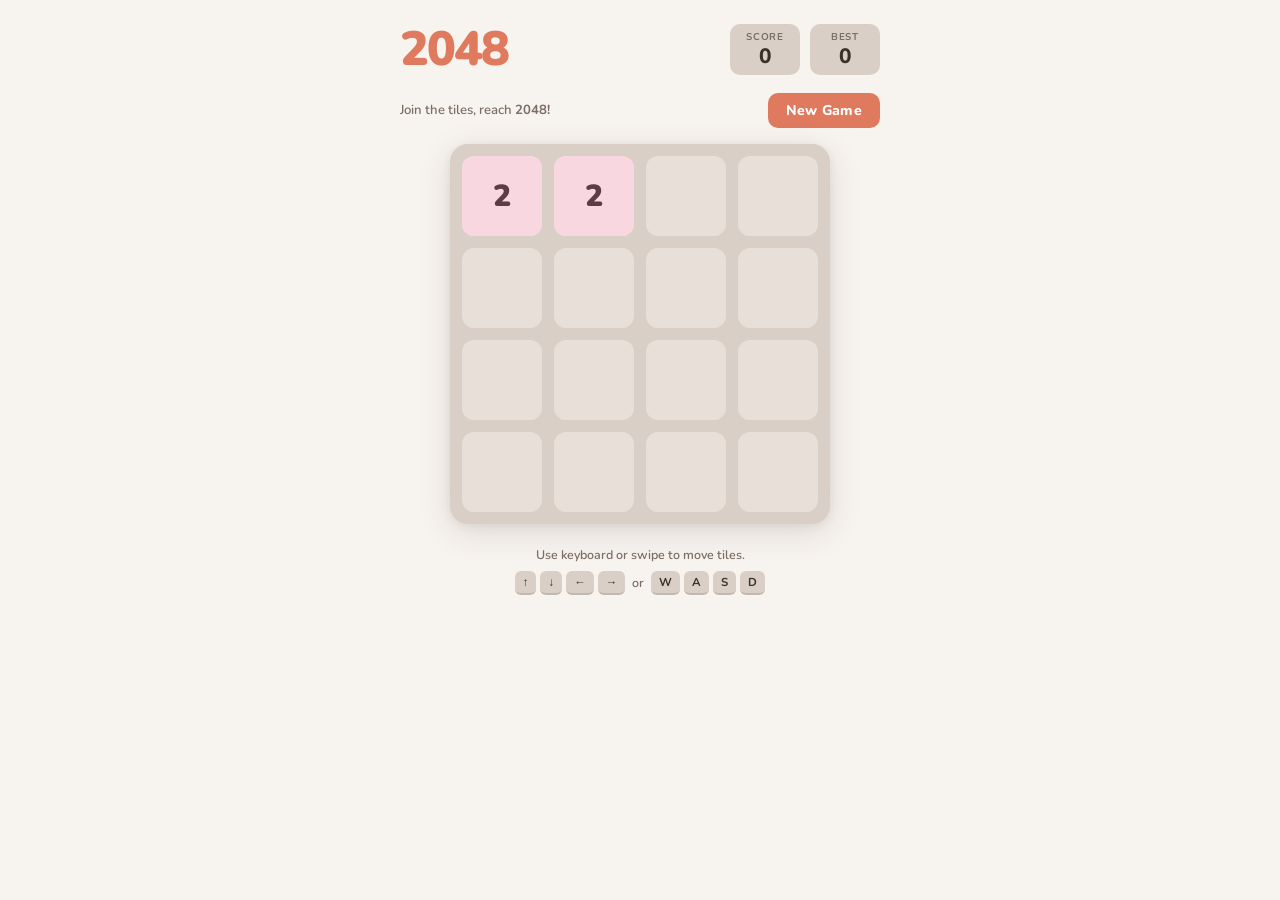
==== index.html @ ab60030f "Update index.html" ====
<!DOCTYPE html>
<html lang="en">
<head>
<meta charset="UTF-8">
<meta name="viewport" content="width=device-width, initial-scale=1.0, user-scalable=no">
<title>2048</title>
<link href="https://fonts.googleapis.com/css2?family=Nunito:wght@400;600;700;800;900&display=swap" rel="stylesheet">
<style>
  *, *::before, *::after { box-sizing: border-box; margin: 0; padding: 0; }

  :root {
    --bg:           #f7f3ef;
    --board-bg:     #d9cfc6;
    --cell-bg:      #e8e0d8;
    --text-dark:    #3a3028;
    --text-mid:     #7a6e65;
    --accent:       #e07a5f;
    --radius-board: 18px;
    --radius-tile:  12px;
    --gap:          12px;
    /* tile size computed once via JS and written as inline var */
    --tile-size:    80px;
  }

  body {
    font-family: 'Nunito', sans-serif;
    background: var(--bg);
    min-height: 100dvh;
    display: flex;
    flex-direction: column;
    align-items: center;
    justify-content: flex-start;
    padding: 24px 16px 40px;
    color: var(--text-dark);
    -webkit-tap-highlight-color: transparent;
    user-select: none;
  }

  /* ── Header ── */
  .header {
    width: min(96vw, 480px);
    display: flex;
    align-items: center;
    justify-content: space-between;
    margin-bottom: 18px;
  }

  .logo {
    font-size: 3rem;
    font-weight: 900;
    color: var(--accent);
    letter-spacing: -2px;
    line-height: 1;
  }

  .scores-wrap { display: flex; gap: 10px; align-items: center; }

  .score-box {
    background: var(--board-bg);
    border-radius: 10px;
    padding: 6px 16px;
    text-align: center;
    min-width: 70px;
  }
  .score-box .label {
    font-size: 0.62rem;
    font-weight: 700;
    letter-spacing: 0.08em;
    color: var(--text-mid);
    text-transform: uppercase;
  }
  .score-box .value {
    font-size: 1.3rem;
    font-weight: 800;
    color: var(--text-dark);
    line-height: 1.2;
  }

  /* ── Controls ── */
  .controls {
    width: min(96vw, 480px);
    display: flex;
    align-items: center;
    justify-content: space-between;
    margin-bottom: 16px;
  }
  .tagline { font-size: 0.82rem; color: var(--text-mid); font-weight: 600; }

  .btn-new {
    background: var(--accent);
    color: #fff;
    border: none;
    border-radius: 10px;
    padding: 8px 18px;
    font-family: 'Nunito', sans-serif;
    font-size: 0.88rem;
    font-weight: 800;
    cursor: pointer;
    transition: transform 0.1s, opacity 0.1s;
    letter-spacing: 0.02em;
  }
  .btn-new:hover  { opacity: 0.88; }
  .btn-new:active { transform: scale(0.96); }

  /* ── Board ── */
  .board-wrap {
    position: relative;
    width: min(96vw, 480px);
  }

  .board {
    background: var(--board-bg);
    border-radius: var(--radius-board);
    padding: var(--gap);
    display: grid;
    grid-template-columns: repeat(4, var(--tile-size));
    grid-template-rows:    repeat(4, var(--tile-size));
    gap: var(--gap);
    box-shadow: 0 8px 32px rgba(58,48,40,.13), 0 2px 8px rgba(58,48,40,.08);
    width: fit-content;
    margin: 0 auto;
  }

  .cell {
    width:  var(--tile-size);
    height: var(--tile-size);
    background: var(--cell-bg);
    border-radius: var(--radius-tile);
  }

  /* ── Tile layer ── */
  .tiles-layer {
    position: absolute;
    top: 0; left: 0; right: 0; bottom: 0;
    pointer-events: none;
  }

  .tile {
    position: absolute;
    width:  var(--tile-size);
    height: var(--tile-size);
    border-radius: var(--radius-tile);
    display: flex;
    align-items: center;
    justify-content: center;
    font-weight: 900;
    /* transitions handled via JS-assigned inline transition */
    will-change: left, top;
    z-index: 2;
    font-size: calc(var(--tile-size) * 0.38);
  }

  /* font-size scaling by digit count */
  .tile.fs-3 { font-size: calc(var(--tile-size) * 0.33); }  /* 128–512   */
  .tile.fs-4 { font-size: calc(var(--tile-size) * 0.27); }  /* 1024–9999 */
  .tile.fs-5 { font-size: calc(var(--tile-size) * 0.22); }  /* 10000+    */

  /* pop-in for new tiles */
  .tile.new-tile {
    animation: popIn 0.18s cubic-bezier(0.34,1.56,0.64,1) both;
  }
  /* bounce for merged tiles */
  .tile.merge-tile {
    animation: mergePop 0.22s cubic-bezier(0.34,1.56,0.64,1) both;
    z-index: 3;
  }

  @keyframes popIn {
    from { transform: scale(0); opacity: 0; }
    to   { transform: scale(1); opacity: 1; }
  }
  @keyframes mergePop {
    0%   { transform: scale(1);    }
    40%  { transform: scale(1.18); }
    70%  { transform: scale(0.95); }
    100% { transform: scale(1);    }
  }

  /* ── Tile colours ── */
  .t2    { background:#f9d7e0; color:#5c3d45; }
  .t4    { background:#ddd6f7; color:#3d3760; }
  .t8    { background:#fddccc; color:#6b3a25; }
  .t16   { background:#f4a08a; color:#5c2010; }
  .t32   { background:#f2845a; color:#fff;    }
  .t64   { background:#f5c842; color:#5c3d00; }
  .t128  { background:#7ecba1; color:#fff;    }
  .t256  { background:#6dbfea; color:#fff;    }
  .t512  { background:#9d74d4; color:#fff;    }
  .t1024 { background:#d4956a; color:#fff;    }
  .t2048 { background:#f0c040; color:#fff;
           box-shadow: 0 0 22px 4px rgba(240,192,64,.45); }
  .t-high{ background:#3a3028; color:#fff;    }

  /* ── Overlays ── */
  .overlay {
    display: none;
    position: absolute;
    inset: 0;
    border-radius: var(--radius-board);
    background: rgba(247,243,239,.82);
    backdrop-filter: blur(6px);
    -webkit-backdrop-filter: blur(6px);
    flex-direction: column;
    align-items: center;
    justify-content: center;
    z-index: 20;
    gap: 14px;
    animation: fadeIn 0.3s ease;
  }
  .overlay.show { display: flex; }

  @keyframes fadeIn { from { opacity:0; } to { opacity:1; } }

  .overlay h2 { font-size: 2rem; font-weight: 900; color: var(--text-dark); }
  .overlay p  { font-size: 0.9rem; color: var(--text-mid); font-weight: 600; }
  .overlay .btn-new { margin-top: 6px; padding: 10px 28px; font-size: 1rem; }

  /* confetti canvas */
  #confetti-canvas {
    position: absolute;
    inset: 0;
    width: 100%; height: 100%;
    border-radius: var(--radius-board);
    pointer-events: none;
    z-index: 19;
  }

  /* score bump */
  .score-bump { animation: scoreBump 0.22s cubic-bezier(0.34,1.56,0.64,1); }
  @keyframes scoreBump {
    0%   { transform: scale(1);    }
    50%  { transform: scale(1.22); }
    100% { transform: scale(1);    }
  }

  /* ── Hint ── */
  .hint {
    margin-top: 22px;
    width: min(96vw, 480px);
    text-align: center;
    font-size: 0.78rem;
    color: var(--text-mid);
    font-weight: 600;
  }
  .hint .keys {
    display: inline-flex;
    gap: 4px;
    align-items: center;
    margin-top: 8px;
    flex-wrap: wrap;
    justify-content: center;
  }
  .key {
    background: var(--board-bg);
    border-radius: 6px;
    padding: 3px 8px;
    font-size: 0.72rem;
    font-weight: 700;
    color: var(--text-dark);
    border-bottom: 2px solid #c2b8b0;
  }

  .mobile-hint { display: none; }
  @media (hover: none) and (pointer: coarse) {
    .desktop-hint { display: none; }
    .mobile-hint  { display: block; }
  }

  @media (prefers-reduced-motion: reduce) {
    .tile { transition: none !important; animation: none !important; }
  }
</style>
</head>
<body>

<div class="header">
  <div class="logo">2048</div>
  <div class="scores-wrap">
    <div class="score-box">
      <div class="label">Score</div>
      <div class="value" id="score">0</div>
    </div>
    <div class="score-box">
      <div class="label">Best</div>
      <div class="value" id="best">0</div>
    </div>
  </div>
</div>

<div class="controls">
  <span class="tagline">Join the tiles, reach <strong>2048!</strong></span>
  <button class="btn-new" id="btn-new">New Game</button>
</div>

<div class="board-wrap" id="board-wrap">
  <div class="board" id="board"></div>
  <div class="tiles-layer" id="tiles-layer"></div>
  <canvas id="confetti-canvas"></canvas>

  <div class="overlay" id="overlay-win">
    <h2>🎉 You Win!</h2>
    <p>You reached 2048! Keep going?</p>
    <button class="btn-new" id="btn-continue">Keep Playing</button>
    <button class="btn-new" id="btn-restart-win" style="background:#a09088">New Game</button>
  </div>

  <div class="overlay" id="overlay-over">
    <h2>Game Over 😢</h2>
    <p>No moves left. Try again?</p>
    <button class="btn-new" id="btn-restart-over">New Game</button>
  </div>
</div>

<div class="hint desktop-hint">
  <div>Use keyboard or swipe to move tiles.</div>
  <div class="keys">
    <span class="key">↑</span><span class="key">↓</span>
    <span class="key">←</span><span class="key">→</span>
    &nbsp;or&nbsp;
    <span class="key">W</span><span class="key">A</span>
    <span class="key">S</span><span class="key">D</span>
  </div>
</div>
<div class="hint mobile-hint">Swipe in any direction to move tiles.</div>

<script>
(() => {
  'use strict';

  /* ─────────────────────────────────────────────
     CONSTANTS
  ───────────────────────────────────────────── */
  const SIZE       = 4;
  const TRANSITION = 110; // ms — slide animation duration

  /* ─────────────────────────────────────────────
     DOM REFS
  ───────────────────────────────────────────── */
  const boardEl     = document.getElementById('board');
  const tilesLayer  = document.getElementById('tiles-layer');
  const scoreEl     = document.getElementById('score');
  const bestEl      = document.getElementById('best');
  const overlayWin  = document.getElementById('overlay-win');
  const overlayOver = document.getElementById('overlay-over');
  const boardWrap   = document.getElementById('board-wrap');
  const confCanvas  = document.getElementById('confetti-canvas');
  const confCtx     = confCanvas.getContext('2d');

  /* ─────────────────────────────────────────────
     STATE
  ───────────────────────────────────────────── */
  let tileGrid = [];     // SIZE×SIZE of {id, value} | null
  let tileEls  = {};     // id → DOM element
  let nextId   = 1;
  let score    = 0;
  let best     = +localStorage.getItem('2048-best') || 0;
  let won      = false;
  let over     = false;
  let moving   = false;

  /* ─────────────────────────────────────────────
     TILE-SIZE & POSITIONING
     Read gap from CSS once; compute tileSize from
     the actual rendered cell — never hardcode.
  ───────────────────────────────────────────── */
  // Read --gap from CSS so JS never hardcodes 12
  function cssGap() {
    return parseInt(
      getComputedStyle(document.documentElement).getPropertyValue('--gap'),
      10
    );
  }

  // Returns the live pixel side-length of one tile cell
  function tileSize() {
    const cell = boardEl.querySelector('.cell');
    return cell ? cell.offsetWidth : 80;
  }

  // Pixel offsets of cell (row, col) relative to .board-wrap
  // Reads gap + tileSize fresh each call — correct after any resize
  function posFor(row, col) {
    const gap = cssGap();
    const ts  = tileSize();

    const boardRect = boardEl.getBoundingClientRect();
    const wrapRect  = boardWrap.getBoundingClientRect();
    const ox = boardRect.left - wrapRect.left;
    const oy = boardRect.top  - wrapRect.top;

    return {
      left: ox + gap + col * (ts + gap),
      top:  oy + gap + row * (ts + gap),
    };
  }

  /* ─────────────────────────────────────────────
     BUILD EMPTY CELL GRID
  ───────────────────────────────────────────── */
  for (let i = 0; i < SIZE * SIZE; i++) {
    const cell = document.createElement('div');
    cell.className = 'cell';
    boardEl.appendChild(cell);
  }

  /* ─────────────────────────────────────────────
     TILE DOM HELPERS
  ───────────────────────────────────────────── */
  function colorClass(v) {
    return v <= 2048 ? 't' + v : 't-high';
  }

  function fontClass(v) {
    const d = String(v).length;
    if (d <= 2)  return '';
    if (d === 3) return 'fs-3';
    if (d === 4) return 'fs-4';
    return 'fs-5';
  }

  function createTileEl(id, value, row, col) {
    const el  = document.createElement('div');
    const pos = posFor(row, col);
    const ts  = tileSize();

    el.className   = `tile ${colorClass(value)} ${fontClass(value)}`;
    el.dataset.id  = id;
    el.textContent = value;
    el.style.width  = ts + 'px';
    el.style.height = ts + 'px';
    el.style.left   = pos.left + 'px';
    el.style.top    = pos.top  + 'px';
    // no transition yet — tile starts at its spawn position
    el.style.transition = 'none';

    tilesLayer.appendChild(el);
    tileEls[id] = el;
    return el;
  }

  // Slide a tile to a new grid position (animated)
  function moveTileEl(id, row, col) {
    const el = tileEls[id];
    if (!el) return;
    const pos = posFor(row, col);
    el.style.transition = `left ${TRANSITION}ms ease, top ${TRANSITION}ms ease`;
    el.style.left = pos.left + 'px';
    el.style.top  = pos.top  + 'px';
  }

  function removeTileEl(id) {
    const el = tileEls[id];
    if (el) { el.remove(); delete tileEls[id]; }
  }

  function updateTileEl(id, value) {
    const el = tileEls[id];
    if (!el) return;
    el.textContent = value;
    el.className   = `tile ${colorClass(value)} ${fontClass(value)} merge-tile`;
    el.style.transition = 'none';
  }

  /* ─────────────────────────────────────────────
     GRID HELPERS
  ───────────────────────────────────────────── */
  function emptyGrid() {
    return Array.from({ length: SIZE }, () => Array(SIZE).fill(null));
  }

  function emptyCells() {
    const out = [];
    for (let r = 0; r < SIZE; r++)
      for (let c = 0; c < SIZE; c++)
        if (!tileGrid[r][c]) out.push([r, c]);
    return out;
  }

  function spawnTile() {
    const cells = emptyCells();
    if (!cells.length) return;
    const [r, c] = cells[Math.floor(Math.random() * cells.length)];
    const value  = Math.random() < 0.9 ? 2 : 4;
    const id     = nextId++;
    tileGrid[r][c] = { id, value };
    const el = createTileEl(id, value, r, c);
    // Force a reflow so the transition-less placement renders before
    // we add the animation class, preventing a flash.
    void el.offsetWidth;
    el.classList.add('new-tile');
  }

  /* ─────────────────────────────────────────────
     SCORE
  ───────────────────────────────────────────── */
  function addScore(n) {
    if (!n) return;
    score += n;
    scoreEl.textContent = score;
    scoreEl.classList.remove('score-bump');
    void scoreEl.offsetWidth;
    scoreEl.classList.add('score-bump');
    if (score > best) {
      best = score;
      bestEl.textContent = best;
      localStorage.setItem('2048-best', best);
    }
  }

  /* ─────────────────────────────────────────────
     MOVE LOGIC
     shiftLeft: pure function that works on a
     snapshot of one row, never mutates input.
  ───────────────────────────────────────────── */

  // Accepts an array of SIZE tiles/nulls.
  // Returns { line: SIZE tiles/nulls, gained: number,
  //           removes: [id,...], merges: [id,...] }
  function shiftLeft(row) {
    // Pull out non-null tiles (preserve object identity)
    const vals = row.filter(Boolean);

    const out    = Array(SIZE).fill(null);
    let gained   = 0;
    const removes = [];
    const merges  = [];

    let wi = 0; // write index
    let ri = 0; // read index
    while (ri < vals.length) {
      if (ri + 1 < vals.length && vals[ri].value === vals[ri + 1].value) {
        const newVal = vals[ri].value * 2;
        gained += newVal;
        // The surviving tile keeps the id of the left/top tile
        out[wi] = { id: vals[ri].id, value: newVal };
        removes.push(vals[ri + 1].id);  // the right/bottom tile is absorbed
        merges.push(vals[ri].id);       // surviving tile needs visual update
        ri += 2;
      } else {
        out[wi] = { id: vals[ri].id, value: vals[ri].value };
        ri++;
      }
      wi++;
    }

    return { line: out, gained, removes, merges };
  }

  // Grid transformations (no mutation — return new arrays)
  function rotateRight(g) {
    return g[0].map((_, c) => g.map(row => row[c]).reverse());
  }
  function rotateLeft(g) {
    return g[0].map((_, c) => g.map(row => row[SIZE - 1 - c]));
  }
  function flipH(g) {
    return g.map(row => [...row].reverse());
  }

  function move(dir) {
    if (moving || over) return;

    // ── 1. Snapshot current grid for comparison ──────────────────
    // We detect "changed" BEFORE any mutation by comparing value
    // snapshots of the pre-transform and post-transform grids.

    let g = tileGrid.map(row => row.map(t => t ? { ...t } : null));

    // Rotate so the direction we want maps to "left"
    if (dir === 'right') g = flipH(g);
    if (dir === 'up')    g = rotateLeft(g);
    if (dir === 'down')  g = rotateRight(g);

    // Collect actions
    let totalGained = 0;
    let changed     = false;
    const allRemoves = [];
    const allMerges  = [];
    const newGrid    = emptyGrid();

    for (let r = 0; r < SIZE; r++) {
      const { line, gained, removes, merges } = shiftLeft(g[r]);

      // Detect change: compare old vs new value arrangement
      for (let c = 0; c < SIZE; c++) {
        const oldVal = g[r][c] ? g[r][c].value : 0;
        const newVal = line[c] ? line[c].value  : 0;
        // A merge counts as changed even if values happen to match
        // at the same index in some contrived board, because tiles moved.
        if (oldVal !== newVal || removes.length) changed = true;
      }

      totalGained += gained;
      allRemoves.push(...removes);
      allMerges.push(...merges);
      newGrid[r] = line;
    }

    // Reverse transforms on the new grid
    let finalGrid = newGrid;
    if (dir === 'right') finalGrid = flipH(finalGrid);
    if (dir === 'up')    finalGrid = rotateRight(finalGrid);
    if (dir === 'down')  finalGrid = rotateLeft(finalGrid);

    // ── 2. Did anything actually move? ───────────────────────────
    // More reliable check: compare tile IDs at each position
    if (!changed) {
      // Do a definitive positional check on the final vs current grid
      let reallyChanged = false;
      outer:
      for (let r = 0; r < SIZE; r++)
        for (let c = 0; c < SIZE; c++) {
          const a = tileGrid[r][c];
          const b = finalGrid[r][c];
          if ((a ? a.id : 0) !== (b ? b.id : 0)) { reallyChanged = true; break outer; }
        }
      if (!reallyChanged) return;
    }

    moving = true;

    // ── 3. Send absorbed (bottom) tiles behind the survivor ──────
    allRemoves.forEach(id => {
      const el = tileEls[id];
      if (el) el.style.zIndex = '1';
    });

    // ── 4. Slide all surviving tiles to their new positions ──────
    // Batch all getBoundingClientRect reads FIRST to avoid
    // repeated forced reflows.
    const positions = {};
    for (let r = 0; r < SIZE; r++)
      for (let c = 0; c < SIZE; c++) {
        const t = finalGrid[r][c];
        if (t) positions[t.id] = { r, c };
      }

    // Also slide the absorbed tiles to their merge destination
    allRemoves.forEach(id => {
      // Find where this id ended up in finalGrid (it was consumed)
      // so we slide it to the same cell as its merger partner.
      // We stored the survivor id in the same slot, so we match
      // by looking up the survivor that consumed it.
      // Easiest: slide it where the merge survivor went.
      // We can find this by searching allMerges positions.
    });

    // For removed tiles, slide them to the survivor's destination
    // by matching them via the shiftLeft result stored in merges.
    // We need to know which survivor consumed which removed tile.
    // Re-run shiftLeft to collect that mapping.
    const absorbedTo = {}; // removed_id → { r, c }

    {
      let gCheck = tileGrid.map(row => row.map(t => t ? { ...t } : null));
      if (dir === 'right') gCheck = flipH(gCheck);
      if (dir === 'up')    gCheck = rotateLeft(gCheck);
      if (dir === 'down')  gCheck = rotateRight(gCheck);

      for (let r = 0; r < SIZE; r++) {
        let ri = 0, wi = 0;
        const vals = gCheck[r].filter(Boolean);
        while (ri < vals.length) {
          if (ri + 1 < vals.length && vals[ri].value === vals[ri + 1].value) {
            // vals[ri+1] is absorbed into vals[ri], which lands at write-index wi in rotated space
            // We need the real-world r,c after un-rotating.
            // Rather than un-rotating the write-index, we just
            // record that the absorbed tile should go where the survivor goes.
            absorbedTo[vals[ri + 1].id] = vals[ri].id; // absorbed → survivor id
            ri += 2;
          } else {
            ri++;
          }
          wi++;
        }
      }
    }

    // Now slide absorbed tiles alongside their survivors
    Object.entries(absorbedTo).forEach(([absId, survivorId]) => {
      const pos = positions[survivorId];
      if (pos) moveTileEl(Number(absId), pos.r, pos.c);
    });

    // Slide all survivors
    Object.entries(positions).forEach(([id, { r, c }]) => {
      moveTileEl(Number(id), r, c);
    });

    // ── 5. After slide transition, update DOM ─────────────────────
    setTimeout(() => {
      // Remove absorbed tiles
      allRemoves.forEach(id => removeTileEl(id));

      // Update merged tiles (value + color + bounce animation)
      allMerges.forEach(id => {
        const pos = positions[id];
        if (!pos) return;
        const t = finalGrid[pos.r][pos.c];
        if (t) updateTileEl(id, t.value);
      });

      // Commit new grid
      tileGrid = finalGrid;

      // Score
      addScore(totalGained);

      // Win check (only trigger once)
      if (!won) {
        loop:
        for (let r = 0; r < SIZE; r++)
          for (let c = 0; c < SIZE; c++)
            if (tileGrid[r][c] && tileGrid[r][c].value >= 2048) {
              won = true;
              showWin();
              break loop;
            }
      }

      // Spawn new tile
      spawnTile();

      // Clean animation classes after they finish
      Object.values(tileEls).forEach(el => {
        el.addEventListener('animationend', () => {
          el.classList.remove('new-tile', 'merge-tile');
        }, { once: true });
      });

      // Game-over check
      if (!canMove()) {
        over = true;
        setTimeout(() => overlayOver.classList.add('show'), 350);
      }

      moving = false;
    }, TRANSITION + 20); // small buffer after CSS transition ends
  }

  /* ─────────────────────────────────────────────
     CAN MOVE?
  ───────────────────────────────────────────── */
  function canMove() {
    for (let r = 0; r < SIZE; r++) {
      for (let c = 0; c < SIZE; c++) {
        if (!tileGrid[r][c]) return true;
        const v = tileGrid[r][c].value;
        if (r + 1 < SIZE && tileGrid[r + 1][c] && tileGrid[r + 1][c].value === v) return true;
        if (c + 1 < SIZE && tileGrid[r][c + 1] && tileGrid[r][c + 1].value === v) return true;
      }
    }
    return false;
  }

  /* ─────────────────────────────────────────────
     INIT / RESTART
  ───────────────────────────────────────────── */
  function init() {
    tilesLayer.innerHTML = '';
    tileEls  = {};
    nextId   = 1;
    tileGrid = emptyGrid();
    score    = 0;
    won      = false;
    over     = false;
    moving   = false;

    scoreEl.textContent = 0;
    bestEl.textContent  = best;
    overlayWin.classList.remove('show');
    overlayOver.classList.remove('show');
    stopConfetti();

    // Spawn 2 starting tiles (no pop animation for cleanliness)
    spawnTile();
    spawnTile();
    Object.values(tileEls).forEach(el => el.classList.remove('new-tile'));
  }

  /* ─────────────────────────────────────────────
     WIN OVERLAY
  ───────────────────────────────────────────── */
  function showWin() {
    overlayWin.classList.add('show');
    startConfetti();
  }

  /* ─────────────────────────────────────────────
     CONFETTI
  ───────────────────────────────────────────── */
  let confettiRAF = null;
  let pieces      = [];
  const PALETTE   = ['#f9d7e0','#ddd6f7','#f5c842','#7ecba1','#6dbfea','#f2845a','#9d74d4'];

  function startConfetti() {
    const W = confCanvas.offsetWidth;
    const H = confCanvas.offsetHeight;
    confCanvas.width  = W;
    confCanvas.height = H;

    pieces = Array.from({ length: 80 }, () => ({
      x:      Math.random() * W,
      y:      Math.random() * H - H,
      r:      Math.random() * 6 + 4,
      vy:     Math.random() * 2 + 1,
      color:  PALETTE[Math.floor(Math.random() * PALETTE.length)],
      tilt:   Math.random() * 10 - 5,
      tiltV:  Math.random() * 0.3 + 0.1,
      angle:  Math.random() * Math.PI * 2,
      angleV: Math.random() * 0.08 + 0.02,
    }));

    (function loop() {
      confCtx.clearRect(0, 0, W, H);
      pieces.forEach(p => {
        p.y     += p.vy;
        p.angle += p.angleV;
        p.tilt  += p.tiltV;
        if (p.y > H) { p.y = -10; p.x = Math.random() * W; }
        confCtx.beginPath();
        confCtx.ellipse(p.x + p.tilt, p.y, p.r, p.r * 0.5, p.angle, 0, Math.PI * 2);
        confCtx.fillStyle = p.color;
        confCtx.fill();
      });
      confettiRAF = requestAnimationFrame(loop);
    })();
  }

  function stopConfetti() {
    if (confettiRAF) { cancelAnimationFrame(confettiRAF); confettiRAF = null; }
    confCtx.clearRect(0, 0, confCanvas.width, confCanvas.height);
    pieces = [];
  }

  /* ─────────────────────────────────────────────
     INPUT — KEYBOARD
  ───────────────────────────────────────────── */
  const KEY_MAP = {
    ArrowLeft:'left', ArrowRight:'right', ArrowUp:'up', ArrowDown:'down',
    a:'left', d:'right', w:'up', s:'down',
    A:'left', D:'right', W:'up', S:'down',
  };

  document.addEventListener('keydown', e => {
    const dir = KEY_MAP[e.key];
    if (dir) { e.preventDefault(); move(dir); }
  });

  /* ─────────────────────────────────────────────
     INPUT — TOUCH / SWIPE
  ───────────────────────────────────────────── */
  let touchStartX = 0;
  let touchStartY = 0;

  boardWrap.addEventListener('touchstart', e => {
    touchStartX = e.touches[0].clientX;
    touchStartY = e.touches[0].clientY;
  }, { passive: true });

  boardWrap.addEventListener('touchend', e => {
    const dx    = e.changedTouches[0].clientX - touchStartX;
    const dy    = e.changedTouches[0].clientY - touchStartY;
    const absDx = Math.abs(dx);
    const absDy = Math.abs(dy);
    if (Math.max(absDx, absDy) < 20) return; // too small → ignore
    move(absDx > absDy ? (dx > 0 ? 'right' : 'left') : (dy > 0 ? 'down' : 'up'));
  }, { passive: true });

  /* ─────────────────────────────────────────────
     BUTTONS
  ───────────────────────────────────────────── */
  document.getElementById('btn-new').addEventListener('click', init);
  document.getElementById('btn-continue').addEventListener('click', () => {
    overlayWin.classList.remove('show');
    stopConfetti();
  });
  document.getElementById('btn-restart-win').addEventListener('click', init);
  document.getElementById('btn-restart-over').addEventListener('click', init);

  /* ─────────────────────────────────────────────
     RESIZE — reposition all tiles if window resizes
  ───────────────────────────────────────────── */
  window.addEventListener('resize', () => {
    const ts = tileSize();
    // Update --tile-size so CSS grid redraws cells
    document.documentElement.style.setProperty('--tile-size', ts + 'px');
    // Reposition every live tile
    for (let r = 0; r < SIZE; r++)
      for (let c = 0; c < SIZE; c++) {
        const t = tileGrid[r][c];
        if (!t) continue;
        const el  = tileEls[t.id];
        const pos = posFor(r, c);
        if (el) {
          el.style.transition = 'none';
          el.style.left  = pos.left + 'px';
          el.style.top   = pos.top  + 'px';
          el.style.width  = ts + 'px';
          el.style.height = ts + 'px';
        }
      }
  });

  /* ─────────────────────────────────────────────
     START
  ───────────────────────────────────────────── */
  init();
})();
</script>
</body>
</html>
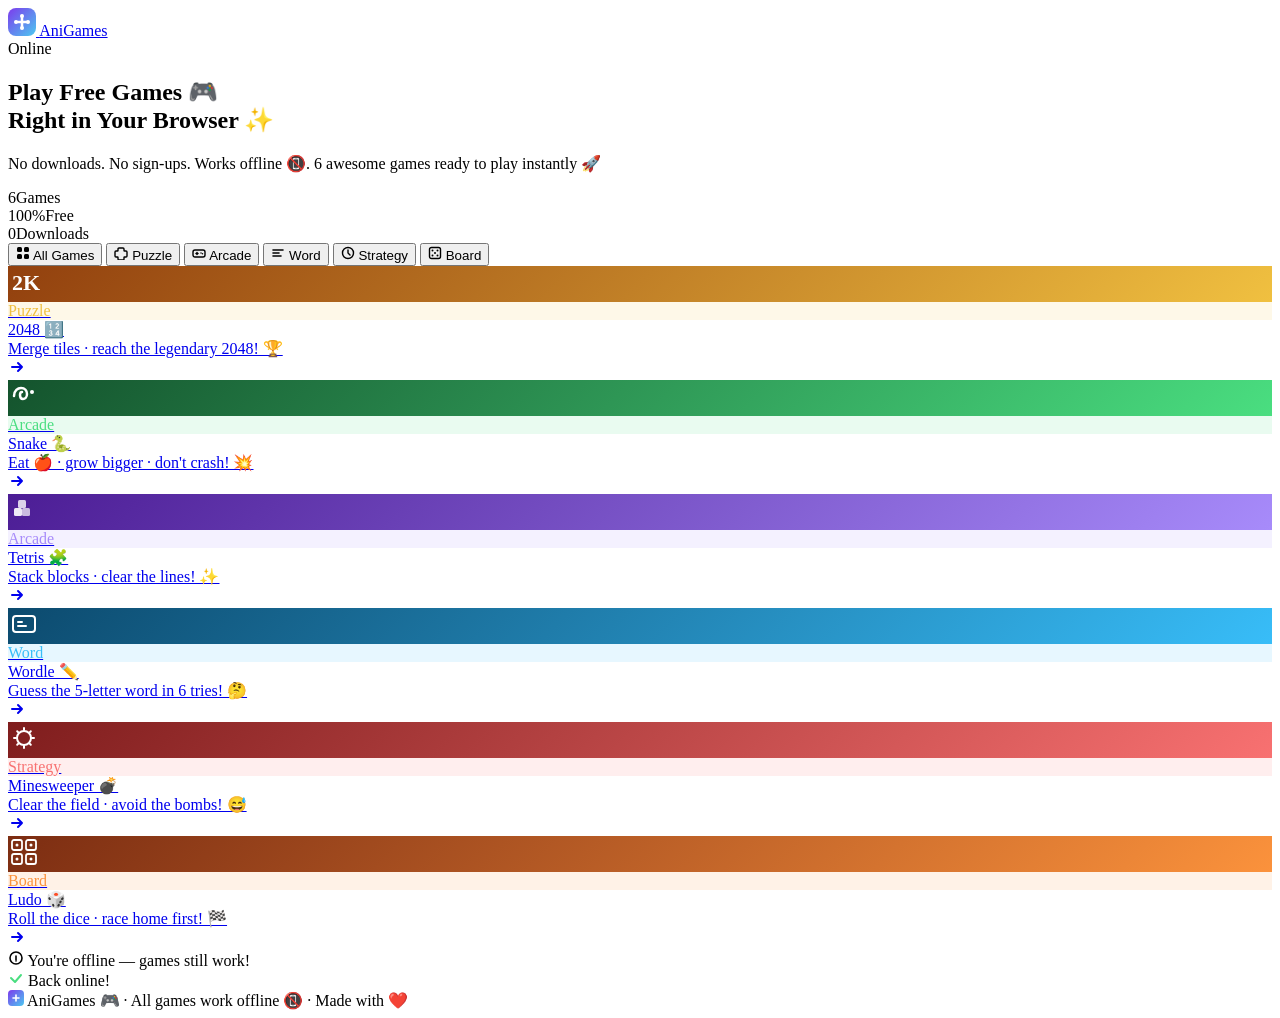
==== commit b2a9f388: "Update index.html" ====
--- a/index.html
+++ b/index.html
@@ -1,912 +1,217 @@
+<!-- anigames/index.html -->
 <!DOCTYPE html>
 <html lang="en">
 <head>
 <meta charset="UTF-8">
 <meta name="viewport" content="width=device-width, initial-scale=1.0, user-scalable=no">
-<title>2048</title>
+<title>AniGames — Play Free Online Games</title>
 <link href="https://fonts.googleapis.com/css2?family=Nunito:wght@400;600;700;800;900&display=swap" rel="stylesheet">
-<style>
-  *, *::before, *::after { box-sizing: border-box; margin: 0; padding: 0; }
-
-  :root {
-    --bg:           #f7f3ef;
-    --board-bg:     #d9cfc6;
-    --cell-bg:      #e8e0d8;
-    --text-dark:    #3a3028;
-    --text-mid:     #7a6e65;
-    --accent:       #e07a5f;
-    --radius-board: 18px;
-    --radius-tile:  12px;
-    --gap:          12px;
-    /* tile size computed once via JS and written as inline var */
-    --tile-size:    80px;
-  }
-
-  body {
-    font-family: 'Nunito', sans-serif;
-    background: var(--bg);
-    min-height: 100dvh;
-    display: flex;
-    flex-direction: column;
-    align-items: center;
-    justify-content: flex-start;
-    padding: 24px 16px 40px;
-    color: var(--text-dark);
-    -webkit-tap-highlight-color: transparent;
-    user-select: none;
-  }
-
-  /* ── Header ── */
-  .header {
-    width: min(96vw, 480px);
-    display: flex;
-    align-items: center;
-    justify-content: space-between;
-    margin-bottom: 18px;
-  }
-
-  .logo {
-    font-size: 3rem;
-    font-weight: 900;
-    color: var(--accent);
-    letter-spacing: -2px;
-    line-height: 1;
-  }
-
-  .scores-wrap { display: flex; gap: 10px; align-items: center; }
-
-  .score-box {
-    background: var(--board-bg);
-    border-radius: 10px;
-    padding: 6px 16px;
-    text-align: center;
-    min-width: 70px;
-  }
-  .score-box .label {
-    font-size: 0.62rem;
-    font-weight: 700;
-    letter-spacing: 0.08em;
-    color: var(--text-mid);
-    text-transform: uppercase;
-  }
-  .score-box .value {
-    font-size: 1.3rem;
-    font-weight: 800;
-    color: var(--text-dark);
-    line-height: 1.2;
-  }
-
-  /* ── Controls ── */
-  .controls {
-    width: min(96vw, 480px);
-    display: flex;
-    align-items: center;
-    justify-content: space-between;
-    margin-bottom: 16px;
-  }
-  .tagline { font-size: 0.82rem; color: var(--text-mid); font-weight: 600; }
-
-  .btn-new {
-    background: var(--accent);
-    color: #fff;
-    border: none;
-    border-radius: 10px;
-    padding: 8px 18px;
-    font-family: 'Nunito', sans-serif;
-    font-size: 0.88rem;
-    font-weight: 800;
-    cursor: pointer;
-    transition: transform 0.1s, opacity 0.1s;
-    letter-spacing: 0.02em;
-  }
-  .btn-new:hover  { opacity: 0.88; }
-  .btn-new:active { transform: scale(0.96); }
-
-  /* ── Board ── */
-  .board-wrap {
-    position: relative;
-    width: min(96vw, 480px);
-  }
-
-  .board {
-    background: var(--board-bg);
-    border-radius: var(--radius-board);
-    padding: var(--gap);
-    display: grid;
-    grid-template-columns: repeat(4, var(--tile-size));
-    grid-template-rows:    repeat(4, var(--tile-size));
-    gap: var(--gap);
-    box-shadow: 0 8px 32px rgba(58,48,40,.13), 0 2px 8px rgba(58,48,40,.08);
-    width: fit-content;
-    margin: 0 auto;
-  }
-
-  .cell {
-    width:  var(--tile-size);
-    height: var(--tile-size);
-    background: var(--cell-bg);
-    border-radius: var(--radius-tile);
-  }
-
-  /* ── Tile layer ── */
-  .tiles-layer {
-    position: absolute;
-    top: 0; left: 0; right: 0; bottom: 0;
-    pointer-events: none;
-  }
-
-  .tile {
-    position: absolute;
-    width:  var(--tile-size);
-    height: var(--tile-size);
-    border-radius: var(--radius-tile);
-    display: flex;
-    align-items: center;
-    justify-content: center;
-    font-weight: 900;
-    /* transitions handled via JS-assigned inline transition */
-    will-change: left, top;
-    z-index: 2;
-    font-size: calc(var(--tile-size) * 0.38);
-  }
-
-  /* font-size scaling by digit count */
-  .tile.fs-3 { font-size: calc(var(--tile-size) * 0.33); }  /* 128–512   */
-  .tile.fs-4 { font-size: calc(var(--tile-size) * 0.27); }  /* 1024–9999 */
-  .tile.fs-5 { font-size: calc(var(--tile-size) * 0.22); }  /* 10000+    */
-
-  /* pop-in for new tiles */
-  .tile.new-tile {
-    animation: popIn 0.18s cubic-bezier(0.34,1.56,0.64,1) both;
-  }
-  /* bounce for merged tiles */
-  .tile.merge-tile {
-    animation: mergePop 0.22s cubic-bezier(0.34,1.56,0.64,1) both;
-    z-index: 3;
-  }
-
-  @keyframes popIn {
-    from { transform: scale(0); opacity: 0; }
-    to   { transform: scale(1); opacity: 1; }
-  }
-  @keyframes mergePop {
-    0%   { transform: scale(1);    }
-    40%  { transform: scale(1.18); }
-    70%  { transform: scale(0.95); }
-    100% { transform: scale(1);    }
-  }
-
-  /* ── Tile colours ── */
-  .t2    { background:#f9d7e0; color:#5c3d45; }
-  .t4    { background:#ddd6f7; color:#3d3760; }
-  .t8    { background:#fddccc; color:#6b3a25; }
-  .t16   { background:#f4a08a; color:#5c2010; }
-  .t32   { background:#f2845a; color:#fff;    }
-  .t64   { background:#f5c842; color:#5c3d00; }
-  .t128  { background:#7ecba1; color:#fff;    }
-  .t256  { background:#6dbfea; color:#fff;    }
-  .t512  { background:#9d74d4; color:#fff;    }
-  .t1024 { background:#d4956a; color:#fff;    }
-  .t2048 { background:#f0c040; color:#fff;
-           box-shadow: 0 0 22px 4px rgba(240,192,64,.45); }
-  .t-high{ background:#3a3028; color:#fff;    }
-
-  /* ── Overlays ── */
-  .overlay {
-    display: none;
-    position: absolute;
-    inset: 0;
-    border-radius: var(--radius-board);
-    background: rgba(247,243,239,.82);
-    backdrop-filter: blur(6px);
-    -webkit-backdrop-filter: blur(6px);
-    flex-direction: column;
-    align-items: center;
-    justify-content: center;
-    z-index: 20;
-    gap: 14px;
-    animation: fadeIn 0.3s ease;
-  }
-  .overlay.show { display: flex; }
-
-  @keyframes fadeIn { from { opacity:0; } to { opacity:1; } }
-
-  .overlay h2 { font-size: 2rem; font-weight: 900; color: var(--text-dark); }
-  .overlay p  { font-size: 0.9rem; color: var(--text-mid); font-weight: 600; }
-  .overlay .btn-new { margin-top: 6px; padding: 10px 28px; font-size: 1rem; }
-
-  /* confetti canvas */
-  #confetti-canvas {
-    position: absolute;
-    inset: 0;
-    width: 100%; height: 100%;
-    border-radius: var(--radius-board);
-    pointer-events: none;
-    z-index: 19;
-  }
-
-  /* score bump */
-  .score-bump { animation: scoreBump 0.22s cubic-bezier(0.34,1.56,0.64,1); }
-  @keyframes scoreBump {
-    0%   { transform: scale(1);    }
-    50%  { transform: scale(1.22); }
-    100% { transform: scale(1);    }
-  }
-
-  /* ── Hint ── */
-  .hint {
-    margin-top: 22px;
-    width: min(96vw, 480px);
-    text-align: center;
-    font-size: 0.78rem;
-    color: var(--text-mid);
-    font-weight: 600;
-  }
-  .hint .keys {
-    display: inline-flex;
-    gap: 4px;
-    align-items: center;
-    margin-top: 8px;
-    flex-wrap: wrap;
-    justify-content: center;
-  }
-  .key {
-    background: var(--board-bg);
-    border-radius: 6px;
-    padding: 3px 8px;
-    font-size: 0.72rem;
-    font-weight: 700;
-    color: var(--text-dark);
-    border-bottom: 2px solid #c2b8b0;
-  }
-
-  .mobile-hint { display: none; }
-  @media (hover: none) and (pointer: coarse) {
-    .desktop-hint { display: none; }
-    .mobile-hint  { display: block; }
-  }
-
-  @media (prefers-reduced-motion: reduce) {
-    .tile { transition: none !important; animation: none !important; }
-  }
-</style>
+<link rel="stylesheet" href="style.css">
+<link rel="manifest" href="manifest.json">
+<meta name="theme-color" content="#0d0d18">
+<meta name="mobile-web-app-capable" content="yes">
+<meta name="apple-mobile-web-app-capable" content="yes">
+<meta name="apple-mobile-web-app-title" content="AniGames">
+<link rel="apple-touch-icon" href="icon-192.svg">
 </head>
 <body>
 
-<div class="header">
-  <div class="logo">2048</div>
-  <div class="scores-wrap">
-    <div class="score-box">
-      <div class="label">Score</div>
-      <div class="value" id="score">0</div>
-    </div>
-    <div class="score-box">
-      <div class="label">Best</div>
-      <div class="value" id="best">0</div>
+<!-- Background depth orbs -->
+<div class="bg-orbs" aria-hidden="true">
+  <div class="orb orb-1"></div>
+  <div class="orb orb-2"></div>
+  <div class="orb orb-3"></div>
+</div>
+
+<!-- ── NAV ── -->
+<nav class="nav">
+  <a class="nav-logo" href="#">
+    <svg class="logo-icon-svg" width="28" height="28" viewBox="0 0 28 28" fill="none" xmlns="http://www.w3.org/2000/svg">
+      <rect width="28" height="28" rx="8" fill="url(#lg)"/>
+      <path d="M8 14h12M14 8v12" stroke="#fff" stroke-width="2.5" stroke-linecap="round"/>
+      <circle cx="8" cy="14" r="2" fill="#fff"/>
+      <circle cx="20" cy="14" r="2" fill="#fff"/>
+      <circle cx="14" cy="8" r="2" fill="#fff"/>
+      <circle cx="14" cy="20" r="2" fill="#fff"/>
+      <defs><linearGradient id="lg" x1="0" y1="0" x2="28" y2="28" gradientUnits="userSpaceOnUse">
+        <stop stop-color="#7c3aed"/><stop offset="1" stop-color="#4cc9f0"/>
+      </linearGradient></defs>
+    </svg>
+    <span class="logo-ani">Ani</span><span class="logo-games">Games</span>
+  </a>
+  <div class="nav-right">
+    <button class="glass-btn" id="btn-pwa" style="display:none" aria-label="Install app">
+      <svg width="16" height="16" viewBox="0 0 16 16" fill="none"><path d="M8 2v8M5 7l3 3 3-3M2 11v2a1 1 0 001 1h10a1 1 0 001-1v-2" stroke="currentColor" stroke-width="1.8" stroke-linecap="round" stroke-linejoin="round"/></svg>
+      Install App
+    </button>
+    <div class="online-badge" id="online-badge">
+      <span class="badge-dot"></span> Online
     </div>
   </div>
-</div>
-
-<div class="controls">
-  <span class="tagline">Join the tiles, reach <strong>2048!</strong></span>
-  <button class="btn-new" id="btn-new">New Game</button>
-</div>
-
-<div class="board-wrap" id="board-wrap">
-  <div class="board" id="board"></div>
-  <div class="tiles-layer" id="tiles-layer"></div>
-  <canvas id="confetti-canvas"></canvas>
-
-  <div class="overlay" id="overlay-win">
-    <h2>🎉 You Win!</h2>
-    <p>You reached 2048! Keep going?</p>
-    <button class="btn-new" id="btn-continue">Keep Playing</button>
-    <button class="btn-new" id="btn-restart-win" style="background:#a09088">New Game</button>
+</nav>
+
+<!-- ── HERO ── -->
+<section class="hero">
+  <div class="hero-text">
+    <h1>Play <span class="hero-accent">Free Games</span> 🎮<br>Right in Your Browser ✨</h1>
+    <p>No downloads. No sign-ups. Works offline 📵. 6 awesome games ready to play instantly 🚀</p>
   </div>
-
-  <div class="overlay" id="overlay-over">
-    <h2>Game Over 😢</h2>
-    <p>No moves left. Try again?</p>
-    <button class="btn-new" id="btn-restart-over">New Game</button>
+  <div class="hero-stats">
+    <div class="hero-stat"><span class="stat-num">6</span><span class="stat-lbl">Games</span></div>
+    <div class="hero-stat"><span class="stat-num">100%</span><span class="stat-lbl">Free</span></div>
+    <div class="hero-stat"><span class="stat-num">0</span><span class="stat-lbl">Downloads</span></div>
   </div>
-</div>
-
-<div class="hint desktop-hint">
-  <div>Use keyboard or swipe to move tiles.</div>
-  <div class="keys">
-    <span class="key">↑</span><span class="key">↓</span>
-    <span class="key">←</span><span class="key">→</span>
-    &nbsp;or&nbsp;
-    <span class="key">W</span><span class="key">A</span>
-    <span class="key">S</span><span class="key">D</span>
-  </div>
-</div>
-<div class="hint mobile-hint">Swipe in any direction to move tiles.</div>
-
-<script>
-(() => {
-  'use strict';
-
-  /* ─────────────────────────────────────────────
-     CONSTANTS
-  ───────────────────────────────────────────── */
-  const SIZE       = 4;
-  const TRANSITION = 110; // ms — slide animation duration
-
-  /* ─────────────────────────────────────────────
-     DOM REFS
-  ───────────────────────────────────────────── */
-  const boardEl     = document.getElementById('board');
-  const tilesLayer  = document.getElementById('tiles-layer');
-  const scoreEl     = document.getElementById('score');
-  const bestEl      = document.getElementById('best');
-  const overlayWin  = document.getElementById('overlay-win');
-  const overlayOver = document.getElementById('overlay-over');
-  const boardWrap   = document.getElementById('board-wrap');
-  const confCanvas  = document.getElementById('confetti-canvas');
-  const confCtx     = confCanvas.getContext('2d');
-
-  /* ─────────────────────────────────────────────
-     STATE
-  ───────────────────────────────────────────── */
-  let tileGrid = [];     // SIZE×SIZE of {id, value} | null
-  let tileEls  = {};     // id → DOM element
-  let nextId   = 1;
-  let score    = 0;
-  let best     = +localStorage.getItem('2048-best') || 0;
-  let won      = false;
-  let over     = false;
-  let moving   = false;
-
-  /* ─────────────────────────────────────────────
-     TILE-SIZE & POSITIONING
-     Read gap from CSS once; compute tileSize from
-     the actual rendered cell — never hardcode.
-  ───────────────────────────────────────────── */
-  // Read --gap from CSS so JS never hardcodes 12
-  function cssGap() {
-    return parseInt(
-      getComputedStyle(document.documentElement).getPropertyValue('--gap'),
-      10
-    );
-  }
-
-  // Returns the live pixel side-length of one tile cell
-  function tileSize() {
-    const cell = boardEl.querySelector('.cell');
-    return cell ? cell.offsetWidth : 80;
-  }
-
-  // Pixel offsets of cell (row, col) relative to .board-wrap
-  // Reads gap + tileSize fresh each call — correct after any resize
-  function posFor(row, col) {
-    const gap = cssGap();
-    const ts  = tileSize();
-
-    const boardRect = boardEl.getBoundingClientRect();
-    const wrapRect  = boardWrap.getBoundingClientRect();
-    const ox = boardRect.left - wrapRect.left;
-    const oy = boardRect.top  - wrapRect.top;
-
-    return {
-      left: ox + gap + col * (ts + gap),
-      top:  oy + gap + row * (ts + gap),
-    };
-  }
-
-  /* ─────────────────────────────────────────────
-     BUILD EMPTY CELL GRID
-  ───────────────────────────────────────────── */
-  for (let i = 0; i < SIZE * SIZE; i++) {
-    const cell = document.createElement('div');
-    cell.className = 'cell';
-    boardEl.appendChild(cell);
-  }
-
-  /* ─────────────────────────────────────────────
-     TILE DOM HELPERS
-  ───────────────────────────────────────────── */
-  function colorClass(v) {
-    return v <= 2048 ? 't' + v : 't-high';
-  }
-
-  function fontClass(v) {
-    const d = String(v).length;
-    if (d <= 2)  return '';
-    if (d === 3) return 'fs-3';
-    if (d === 4) return 'fs-4';
-    return 'fs-5';
-  }
-
-  function createTileEl(id, value, row, col) {
-    const el  = document.createElement('div');
-    const pos = posFor(row, col);
-    const ts  = tileSize();
-
-    el.className   = `tile ${colorClass(value)} ${fontClass(value)}`;
-    el.dataset.id  = id;
-    el.textContent = value;
-    el.style.width  = ts + 'px';
-    el.style.height = ts + 'px';
-    el.style.left   = pos.left + 'px';
-    el.style.top    = pos.top  + 'px';
-    // no transition yet — tile starts at its spawn position
-    el.style.transition = 'none';
-
-    tilesLayer.appendChild(el);
-    tileEls[id] = el;
-    return el;
-  }
-
-  // Slide a tile to a new grid position (animated)
-  function moveTileEl(id, row, col) {
-    const el = tileEls[id];
-    if (!el) return;
-    const pos = posFor(row, col);
-    el.style.transition = `left ${TRANSITION}ms ease, top ${TRANSITION}ms ease`;
-    el.style.left = pos.left + 'px';
-    el.style.top  = pos.top  + 'px';
-  }
-
-  function removeTileEl(id) {
-    const el = tileEls[id];
-    if (el) { el.remove(); delete tileEls[id]; }
-  }
-
-  function updateTileEl(id, value) {
-    const el = tileEls[id];
-    if (!el) return;
-    el.textContent = value;
-    el.className   = `tile ${colorClass(value)} ${fontClass(value)} merge-tile`;
-    el.style.transition = 'none';
-  }
-
-  /* ─────────────────────────────────────────────
-     GRID HELPERS
-  ───────────────────────────────────────────── */
-  function emptyGrid() {
-    return Array.from({ length: SIZE }, () => Array(SIZE).fill(null));
-  }
-
-  function emptyCells() {
-    const out = [];
-    for (let r = 0; r < SIZE; r++)
-      for (let c = 0; c < SIZE; c++)
-        if (!tileGrid[r][c]) out.push([r, c]);
-    return out;
-  }
-
-  function spawnTile() {
-    const cells = emptyCells();
-    if (!cells.length) return;
-    const [r, c] = cells[Math.floor(Math.random() * cells.length)];
-    const value  = Math.random() < 0.9 ? 2 : 4;
-    const id     = nextId++;
-    tileGrid[r][c] = { id, value };
-    const el = createTileEl(id, value, r, c);
-    // Force a reflow so the transition-less placement renders before
-    // we add the animation class, preventing a flash.
-    void el.offsetWidth;
-    el.classList.add('new-tile');
-  }
-
-  /* ─────────────────────────────────────────────
-     SCORE
-  ───────────────────────────────────────────── */
-  function addScore(n) {
-    if (!n) return;
-    score += n;
-    scoreEl.textContent = score;
-    scoreEl.classList.remove('score-bump');
-    void scoreEl.offsetWidth;
-    scoreEl.classList.add('score-bump');
-    if (score > best) {
-      best = score;
-      bestEl.textContent = best;
-      localStorage.setItem('2048-best', best);
-    }
-  }
-
-  /* ─────────────────────────────────────────────
-     MOVE LOGIC
-     shiftLeft: pure function that works on a
-     snapshot of one row, never mutates input.
-  ───────────────────────────────────────────── */
-
-  // Accepts an array of SIZE tiles/nulls.
-  // Returns { line: SIZE tiles/nulls, gained: number,
-  //           removes: [id,...], merges: [id,...] }
-  function shiftLeft(row) {
-    // Pull out non-null tiles (preserve object identity)
-    const vals = row.filter(Boolean);
-
-    const out    = Array(SIZE).fill(null);
-    let gained   = 0;
-    const removes = [];
-    const merges  = [];
-
-    let wi = 0; // write index
-    let ri = 0; // read index
-    while (ri < vals.length) {
-      if (ri + 1 < vals.length && vals[ri].value === vals[ri + 1].value) {
-        const newVal = vals[ri].value * 2;
-        gained += newVal;
-        // The surviving tile keeps the id of the left/top tile
-        out[wi] = { id: vals[ri].id, value: newVal };
-        removes.push(vals[ri + 1].id);  // the right/bottom tile is absorbed
-        merges.push(vals[ri].id);       // surviving tile needs visual update
-        ri += 2;
-      } else {
-        out[wi] = { id: vals[ri].id, value: vals[ri].value };
-        ri++;
-      }
-      wi++;
-    }
-
-    return { line: out, gained, removes, merges };
-  }
-
-  // Grid transformations (no mutation — return new arrays)
-  function rotateRight(g) {
-    return g[0].map((_, c) => g.map(row => row[c]).reverse());
-  }
-  function rotateLeft(g) {
-    return g[0].map((_, c) => g.map(row => row[SIZE - 1 - c]));
-  }
-  function flipH(g) {
-    return g.map(row => [...row].reverse());
-  }
-
-  function move(dir) {
-    if (moving || over) return;
-
-    // ── 1. Snapshot current grid for comparison ──────────────────
-    // We detect "changed" BEFORE any mutation by comparing value
-    // snapshots of the pre-transform and post-transform grids.
-
-    let g = tileGrid.map(row => row.map(t => t ? { ...t } : null));
-
-    // Rotate so the direction we want maps to "left"
-    if (dir === 'right') g = flipH(g);
-    if (dir === 'up')    g = rotateLeft(g);
-    if (dir === 'down')  g = rotateRight(g);
-
-    // Collect actions
-    let totalGained = 0;
-    let changed     = false;
-    const allRemoves = [];
-    const allMerges  = [];
-    const newGrid    = emptyGrid();
-
-    for (let r = 0; r < SIZE; r++) {
-      const { line, gained, removes, merges } = shiftLeft(g[r]);
-
-      // Detect change: compare old vs new value arrangement
-      for (let c = 0; c < SIZE; c++) {
-        const oldVal = g[r][c] ? g[r][c].value : 0;
-        const newVal = line[c] ? line[c].value  : 0;
-        // A merge counts as changed even if values happen to match
-        // at the same index in some contrived board, because tiles moved.
-        if (oldVal !== newVal || removes.length) changed = true;
-      }
-
-      totalGained += gained;
-      allRemoves.push(...removes);
-      allMerges.push(...merges);
-      newGrid[r] = line;
-    }
-
-    // Reverse transforms on the new grid
-    let finalGrid = newGrid;
-    if (dir === 'right') finalGrid = flipH(finalGrid);
-    if (dir === 'up')    finalGrid = rotateRight(finalGrid);
-    if (dir === 'down')  finalGrid = rotateLeft(finalGrid);
-
-    // ── 2. Did anything actually move? ───────────────────────────
-    // More reliable check: compare tile IDs at each position
-    if (!changed) {
-      // Do a definitive positional check on the final vs current grid
-      let reallyChanged = false;
-      outer:
-      for (let r = 0; r < SIZE; r++)
-        for (let c = 0; c < SIZE; c++) {
-          const a = tileGrid[r][c];
-          const b = finalGrid[r][c];
-          if ((a ? a.id : 0) !== (b ? b.id : 0)) { reallyChanged = true; break outer; }
-        }
-      if (!reallyChanged) return;
-    }
-
-    moving = true;
-
-    // ── 3. Send absorbed (bottom) tiles behind the survivor ──────
-    allRemoves.forEach(id => {
-      const el = tileEls[id];
-      if (el) el.style.zIndex = '1';
-    });
-
-    // ── 4. Slide all surviving tiles to their new positions ──────
-    // Batch all getBoundingClientRect reads FIRST to avoid
-    // repeated forced reflows.
-    const positions = {};
-    for (let r = 0; r < SIZE; r++)
-      for (let c = 0; c < SIZE; c++) {
-        const t = finalGrid[r][c];
-        if (t) positions[t.id] = { r, c };
-      }
-
-    // Also slide the absorbed tiles to their merge destination
-    allRemoves.forEach(id => {
-      // Find where this id ended up in finalGrid (it was consumed)
-      // so we slide it to the same cell as its merger partner.
-      // We stored the survivor id in the same slot, so we match
-      // by looking up the survivor that consumed it.
-      // Easiest: slide it where the merge survivor went.
-      // We can find this by searching allMerges positions.
-    });
-
-    // For removed tiles, slide them to the survivor's destination
-    // by matching them via the shiftLeft result stored in merges.
-    // We need to know which survivor consumed which removed tile.
-    // Re-run shiftLeft to collect that mapping.
-    const absorbedTo = {}; // removed_id → { r, c }
-
-    {
-      let gCheck = tileGrid.map(row => row.map(t => t ? { ...t } : null));
-      if (dir === 'right') gCheck = flipH(gCheck);
-      if (dir === 'up')    gCheck = rotateLeft(gCheck);
-      if (dir === 'down')  gCheck = rotateRight(gCheck);
-
-      for (let r = 0; r < SIZE; r++) {
-        let ri = 0, wi = 0;
-        const vals = gCheck[r].filter(Boolean);
-        while (ri < vals.length) {
-          if (ri + 1 < vals.length && vals[ri].value === vals[ri + 1].value) {
-            // vals[ri+1] is absorbed into vals[ri], which lands at write-index wi in rotated space
-            // We need the real-world r,c after un-rotating.
-            // Rather than un-rotating the write-index, we just
-            // record that the absorbed tile should go where the survivor goes.
-            absorbedTo[vals[ri + 1].id] = vals[ri].id; // absorbed → survivor id
-            ri += 2;
-          } else {
-            ri++;
-          }
-          wi++;
-        }
-      }
-    }
-
-    // Now slide absorbed tiles alongside their survivors
-    Object.entries(absorbedTo).forEach(([absId, survivorId]) => {
-      const pos = positions[survivorId];
-      if (pos) moveTileEl(Number(absId), pos.r, pos.c);
-    });
-
-    // Slide all survivors
-    Object.entries(positions).forEach(([id, { r, c }]) => {
-      moveTileEl(Number(id), r, c);
-    });
-
-    // ── 5. After slide transition, update DOM ─────────────────────
-    setTimeout(() => {
-      // Remove absorbed tiles
-      allRemoves.forEach(id => removeTileEl(id));
-
-      // Update merged tiles (value + color + bounce animation)
-      allMerges.forEach(id => {
-        const pos = positions[id];
-        if (!pos) return;
-        const t = finalGrid[pos.r][pos.c];
-        if (t) updateTileEl(id, t.value);
-      });
-
-      // Commit new grid
-      tileGrid = finalGrid;
-
-      // Score
-      addScore(totalGained);
-
-      // Win check (only trigger once)
-      if (!won) {
-        loop:
-        for (let r = 0; r < SIZE; r++)
-          for (let c = 0; c < SIZE; c++)
-            if (tileGrid[r][c] && tileGrid[r][c].value >= 2048) {
-              won = true;
-              showWin();
-              break loop;
-            }
-      }
-
-      // Spawn new tile
-      spawnTile();
-
-      // Clean animation classes after they finish
-      Object.values(tileEls).forEach(el => {
-        el.addEventListener('animationend', () => {
-          el.classList.remove('new-tile', 'merge-tile');
-        }, { once: true });
-      });
-
-      // Game-over check
-      if (!canMove()) {
-        over = true;
-        setTimeout(() => overlayOver.classList.add('show'), 350);
-      }
-
-      moving = false;
-    }, TRANSITION + 20); // small buffer after CSS transition ends
-  }
-
-  /* ─────────────────────────────────────────────
-     CAN MOVE?
-  ───────────────────────────────────────────── */
-  function canMove() {
-    for (let r = 0; r < SIZE; r++) {
-      for (let c = 0; c < SIZE; c++) {
-        if (!tileGrid[r][c]) return true;
-        const v = tileGrid[r][c].value;
-        if (r + 1 < SIZE && tileGrid[r + 1][c] && tileGrid[r + 1][c].value === v) return true;
-        if (c + 1 < SIZE && tileGrid[r][c + 1] && tileGrid[r][c + 1].value === v) return true;
-      }
-    }
-    return false;
-  }
-
-  /* ─────────────────────────────────────────────
-     INIT / RESTART
-  ───────────────────────────────────────────── */
-  function init() {
-    tilesLayer.innerHTML = '';
-    tileEls  = {};
-    nextId   = 1;
-    tileGrid = emptyGrid();
-    score    = 0;
-    won      = false;
-    over     = false;
-    moving   = false;
-
-    scoreEl.textContent = 0;
-    bestEl.textContent  = best;
-    overlayWin.classList.remove('show');
-    overlayOver.classList.remove('show');
-    stopConfetti();
-
-    // Spawn 2 starting tiles (no pop animation for cleanliness)
-    spawnTile();
-    spawnTile();
-    Object.values(tileEls).forEach(el => el.classList.remove('new-tile'));
-  }
-
-  /* ─────────────────────────────────────────────
-     WIN OVERLAY
-  ───────────────────────────────────────────── */
-  function showWin() {
-    overlayWin.classList.add('show');
-    startConfetti();
-  }
-
-  /* ─────────────────────────────────────────────
-     CONFETTI
-  ───────────────────────────────────────────── */
-  let confettiRAF = null;
-  let pieces      = [];
-  const PALETTE   = ['#f9d7e0','#ddd6f7','#f5c842','#7ecba1','#6dbfea','#f2845a','#9d74d4'];
-
-  function startConfetti() {
-    const W = confCanvas.offsetWidth;
-    const H = confCanvas.offsetHeight;
-    confCanvas.width  = W;
-    confCanvas.height = H;
-
-    pieces = Array.from({ length: 80 }, () => ({
-      x:      Math.random() * W,
-      y:      Math.random() * H - H,
-      r:      Math.random() * 6 + 4,
-      vy:     Math.random() * 2 + 1,
-      color:  PALETTE[Math.floor(Math.random() * PALETTE.length)],
-      tilt:   Math.random() * 10 - 5,
-      tiltV:  Math.random() * 0.3 + 0.1,
-      angle:  Math.random() * Math.PI * 2,
-      angleV: Math.random() * 0.08 + 0.02,
-    }));
-
-    (function loop() {
-      confCtx.clearRect(0, 0, W, H);
-      pieces.forEach(p => {
-        p.y     += p.vy;
-        p.angle += p.angleV;
-        p.tilt  += p.tiltV;
-        if (p.y > H) { p.y = -10; p.x = Math.random() * W; }
-        confCtx.beginPath();
-        confCtx.ellipse(p.x + p.tilt, p.y, p.r, p.r * 0.5, p.angle, 0, Math.PI * 2);
-        confCtx.fillStyle = p.color;
-        confCtx.fill();
-      });
-      confettiRAF = requestAnimationFrame(loop);
-    })();
-  }
-
-  function stopConfetti() {
-    if (confettiRAF) { cancelAnimationFrame(confettiRAF); confettiRAF = null; }
-    confCtx.clearRect(0, 0, confCanvas.width, confCanvas.height);
-    pieces = [];
-  }
-
-  /* ─────────────────────────────────────────────
-     INPUT — KEYBOARD
-  ───────────────────────────────────────────── */
-  const KEY_MAP = {
-    ArrowLeft:'left', ArrowRight:'right', ArrowUp:'up', ArrowDown:'down',
-    a:'left', d:'right', w:'up', s:'down',
-    A:'left', D:'right', W:'up', S:'down',
-  };
-
-  document.addEventListener('keydown', e => {
-    const dir = KEY_MAP[e.key];
-    if (dir) { e.preventDefault(); move(dir); }
-  });
-
-  /* ─────────────────────────────────────────────
-     INPUT — TOUCH / SWIPE
-  ───────────────────────────────────────────── */
-  let touchStartX = 0;
-  let touchStartY = 0;
-
-  boardWrap.addEventListener('touchstart', e => {
-    touchStartX = e.touches[0].clientX;
-    touchStartY = e.touches[0].clientY;
-  }, { passive: true });
-
-  boardWrap.addEventListener('touchend', e => {
-    const dx    = e.changedTouches[0].clientX - touchStartX;
-    const dy    = e.changedTouches[0].clientY - touchStartY;
-    const absDx = Math.abs(dx);
-    const absDy = Math.abs(dy);
-    if (Math.max(absDx, absDy) < 20) return; // too small → ignore
-    move(absDx > absDy ? (dx > 0 ? 'right' : 'left') : (dy > 0 ? 'down' : 'up'));
-  }, { passive: true });
-
-  /* ─────────────────────────────────────────────
-     BUTTONS
-  ───────────────────────────────────────────── */
-  document.getElementById('btn-new').addEventListener('click', init);
-  document.getElementById('btn-continue').addEventListener('click', () => {
-    overlayWin.classList.remove('show');
-    stopConfetti();
-  });
-  document.getElementById('btn-restart-win').addEventListener('click', init);
-  document.getElementById('btn-restart-over').addEventListener('click', init);
-
-  /* ─────────────────────────────────────────────
-     RESIZE — reposition all tiles if window resizes
-  ───────────────────────────────────────────── */
-  window.addEventListener('resize', () => {
-    const ts = tileSize();
-    // Update --tile-size so CSS grid redraws cells
-    document.documentElement.style.setProperty('--tile-size', ts + 'px');
-    // Reposition every live tile
-    for (let r = 0; r < SIZE; r++)
-      for (let c = 0; c < SIZE; c++) {
-        const t = tileGrid[r][c];
-        if (!t) continue;
-        const el  = tileEls[t.id];
-        const pos = posFor(r, c);
-        if (el) {
-          el.style.transition = 'none';
-          el.style.left  = pos.left + 'px';
-          el.style.top   = pos.top  + 'px';
-          el.style.width  = ts + 'px';
-          el.style.height = ts + 'px';
-        }
-      }
-  });
-
-  /* ─────────────────────────────────────────────
-     START
-  ───────────────────────────────────────────── */
-  init();
-})();
-</script>
+</section>
+
+<!-- ── CATEGORY PILLS ── -->
+<div class="pills" id="pills">
+  <button class="pill active" data-cat="all">
+    <svg width="14" height="14" viewBox="0 0 14 14" fill="none"><rect x="1" y="1" width="5" height="5" rx="1.5" fill="currentColor"/><rect x="8" y="1" width="5" height="5" rx="1.5" fill="currentColor"/><rect x="1" y="8" width="5" height="5" rx="1.5" fill="currentColor"/><rect x="8" y="8" width="5" height="5" rx="1.5" fill="currentColor"/></svg>
+    All Games
+  </button>
+  <button class="pill" data-cat="puzzle">
+    <svg width="14" height="14" viewBox="0 0 14 14" fill="none"><path d="M5 2h4a1 1 0 011 1v1.5a.5.5 0 00.5.5H12a1 1 0 011 1v4a1 1 0 01-1 1h-1.5a.5.5 0 00-.5.5V13a1 1 0 01-1 1H5a1 1 0 01-1-1v-1.5a.5.5 0 00-.5-.5H2a1 1 0 01-1-1V6a1 1 0 011-1h1.5A.5.5 0 004 4.5V3a1 1 0 011-1z" stroke="currentColor" stroke-width="1.4"/></svg>
+    Puzzle
+  </button>
+  <button class="pill" data-cat="arcade">
+    <svg width="14" height="14" viewBox="0 0 14 14" fill="none"><rect x="1" y="4" width="12" height="7" rx="2" stroke="currentColor" stroke-width="1.4"/><path d="M4 7.5h2M5 6.5v2M9 7h.01M10.5 7.8h.01" stroke="currentColor" stroke-width="1.5" stroke-linecap="round"/></svg>
+    Arcade
+  </button>
+  <button class="pill" data-cat="word">
+    <svg width="14" height="14" viewBox="0 0 14 14" fill="none"><path d="M2 4h10M2 7h6M2 10h8" stroke="currentColor" stroke-width="1.6" stroke-linecap="round"/></svg>
+    Word
+  </button>
+  <button class="pill" data-cat="strategy">
+    <svg width="14" height="14" viewBox="0 0 14 14" fill="none"><circle cx="7" cy="7" r="5.5" stroke="currentColor" stroke-width="1.4"/><path d="M7 4v3l2 2" stroke="currentColor" stroke-width="1.4" stroke-linecap="round"/></svg>
+    Strategy
+  </button>
+  <button class="pill" data-cat="board">
+    <svg width="14" height="14" viewBox="0 0 14 14" fill="none"><rect x="1.5" y="1.5" width="11" height="11" rx="2" stroke="currentColor" stroke-width="1.4"/><circle cx="4.5" cy="4.5" r="1" fill="currentColor"/><circle cx="9.5" cy="4.5" r="1" fill="currentColor"/><circle cx="4.5" cy="9.5" r="1" fill="currentColor"/><circle cx="9.5" cy="9.5" r="1" fill="currentColor"/><circle cx="7" cy="7" r="1" fill="currentColor"/></svg>
+    Board
+  </button>
+</div>
+
+<!-- ── GAME GRID ── -->
+<main class="game-grid" id="game-grid">
+
+  <a class="game-card" href="games/2048/index.html" data-cat="puzzle" style="--glow:#f0c040">
+    <div class="card-glow"></div>
+    <div class="card-inner">
+      <div class="card-icon-wrap" style="background:linear-gradient(135deg,#92400e,#f0c040)">
+        <svg width="32" height="32" viewBox="0 0 32 32" fill="none"><text x="4" y="24" font-family="Arial Black" font-size="22" font-weight="900" fill="#fff">2K</text></svg>
+      </div>
+      <div class="card-meta">
+        <div class="card-tag" style="color:#f0c040;background:rgba(240,192,64,.12);border-color:rgba(240,192,64,.25)">Puzzle</div>
+        <div class="card-name">2048 🔢</div>
+        <div class="card-desc">Merge tiles · reach the legendary 2048! 🏆</div>
+      </div>
+      <div class="card-arrow">
+        <svg width="18" height="18" viewBox="0 0 18 18" fill="none"><path d="M4 9h10M10 5l4 4-4 4" stroke="currentColor" stroke-width="2" stroke-linecap="round" stroke-linejoin="round"/></svg>
+      </div>
+    </div>
+  </a>
+
+  <a class="game-card" href="games/snake/index.html" data-cat="arcade" style="--glow:#4ade80">
+    <div class="card-glow"></div>
+    <div class="card-inner">
+      <div class="card-icon-wrap" style="background:linear-gradient(135deg,#14532d,#4ade80)">
+        <svg width="32" height="32" viewBox="0 0 32 32" fill="none"><path d="M6 16c0-5.5 4-8 7-8 4 0 6 3 6 6s-2 5-4 5-3-2-3-4 1-3 2-3" stroke="#fff" stroke-width="2.5" stroke-linecap="round"/><circle cx="24" cy="12" r="2" fill="#fff"/></svg>
+      </div>
+      <div class="card-meta">
+        <div class="card-tag" style="color:#4ade80;background:rgba(74,222,128,.12);border-color:rgba(74,222,128,.25)">Arcade</div>
+        <div class="card-name">Snake 🐍</div>
+        <div class="card-desc">Eat 🍎 · grow bigger · don't crash! 💥</div>
+      </div>
+      <div class="card-arrow">
+        <svg width="18" height="18" viewBox="0 0 18 18" fill="none"><path d="M4 9h10M10 5l4 4-4 4" stroke="currentColor" stroke-width="2" stroke-linecap="round" stroke-linejoin="round"/></svg>
+      </div>
+    </div>
+  </a>
+
+  <a class="game-card" href="games/tetris/index.html" data-cat="arcade" style="--glow:#a78bfa">
+    <div class="card-glow"></div>
+    <div class="card-inner">
+      <div class="card-icon-wrap" style="background:linear-gradient(135deg,#4c1d95,#a78bfa)">
+        <svg width="32" height="32" viewBox="0 0 32 32" fill="none"><rect x="6" y="14" width="8" height="8" rx="1.5" fill="#fff" opacity=".9"/><rect x="14" y="14" width="8" height="8" rx="1.5" fill="#fff" opacity=".7"/><rect x="10" y="6" width="8" height="8" rx="1.5" fill="#fff" opacity=".8"/></svg>
+      </div>
+      <div class="card-meta">
+        <div class="card-tag" style="color:#a78bfa;background:rgba(167,139,250,.12);border-color:rgba(167,139,250,.25)">Arcade</div>
+        <div class="card-name">Tetris 🧩</div>
+        <div class="card-desc">Stack blocks · clear the lines! ✨</div>
+      </div>
+      <div class="card-arrow">
+        <svg width="18" height="18" viewBox="0 0 18 18" fill="none"><path d="M4 9h10M10 5l4 4-4 4" stroke="currentColor" stroke-width="2" stroke-linecap="round" stroke-linejoin="round"/></svg>
+      </div>
+    </div>
+  </a>
+
+  <a class="game-card" href="games/wordle/index.html" data-cat="word" style="--glow:#38bdf8">
+    <div class="card-glow"></div>
+    <div class="card-inner">
+      <div class="card-icon-wrap" style="background:linear-gradient(135deg,#0c4a6e,#38bdf8)">
+        <svg width="32" height="32" viewBox="0 0 32 32" fill="none"><rect x="5" y="8" width="22" height="16" rx="3" stroke="#fff" stroke-width="2"/><path d="M10 14h4M10 18h8" stroke="#fff" stroke-width="2" stroke-linecap="round"/></svg>
+      </div>
+      <div class="card-meta">
+        <div class="card-tag" style="color:#38bdf8;background:rgba(56,189,248,.12);border-color:rgba(56,189,248,.25)">Word</div>
+        <div class="card-name">Wordle ✏️</div>
+        <div class="card-desc">Guess the 5-letter word in 6 tries! 🤔</div>
+      </div>
+      <div class="card-arrow">
+        <svg width="18" height="18" viewBox="0 0 18 18" fill="none"><path d="M4 9h10M10 5l4 4-4 4" stroke="currentColor" stroke-width="2" stroke-linecap="round" stroke-linejoin="round"/></svg>
+      </div>
+    </div>
+  </a>
+
+  <a class="game-card" href="games/minesweeper/index.html" data-cat="strategy" style="--glow:#f87171">
+    <div class="card-glow"></div>
+    <div class="card-inner">
+      <div class="card-icon-wrap" style="background:linear-gradient(135deg,#7f1d1d,#f87171)">
+        <svg width="32" height="32" viewBox="0 0 32 32" fill="none"><circle cx="16" cy="16" r="7" stroke="#fff" stroke-width="2"/><path d="M16 6v2M16 24v2M6 16h2M24 16h2M9.2 9.2l1.4 1.4M21.4 21.4l1.4 1.4M9.2 22.8l1.4-1.4M21.4 10.6l1.4-1.4" stroke="#fff" stroke-width="2" stroke-linecap="round"/></svg>
+      </div>
+      <div class="card-meta">
+        <div class="card-tag" style="color:#f87171;background:rgba(248,113,113,.12);border-color:rgba(248,113,113,.25)">Strategy</div>
+        <div class="card-name">Minesweeper 💣</div>
+        <div class="card-desc">Clear the field · avoid the bombs! 😅</div>
+      </div>
+      <div class="card-arrow">
+        <svg width="18" height="18" viewBox="0 0 18 18" fill="none"><path d="M4 9h10M10 5l4 4-4 4" stroke="currentColor" stroke-width="2" stroke-linecap="round" stroke-linejoin="round"/></svg>
+      </div>
+    </div>
+  </a>
+
+  <a class="game-card" href="games/ludo/index.html" data-cat="board" style="--glow:#fb923c">
+    <div class="card-glow"></div>
+    <div class="card-inner">
+      <div class="card-icon-wrap" style="background:linear-gradient(135deg,#7c2d12,#fb923c)">
+        <svg width="32" height="32" viewBox="0 0 32 32" fill="none"><rect x="4" y="4" width="10" height="10" rx="2" stroke="#fff" stroke-width="1.8"/><rect x="18" y="4" width="10" height="10" rx="2" stroke="#fff" stroke-width="1.8"/><rect x="4" y="18" width="10" height="10" rx="2" stroke="#fff" stroke-width="1.8"/><rect x="18" y="18" width="10" height="10" rx="2" stroke="#fff" stroke-width="1.8"/><circle cx="9" cy="9" r="1.5" fill="#fff"/><circle cx="23" cy="9" r="1.5" fill="#fff"/><circle cx="9" cy="23" r="1.5" fill="#fff"/><circle cx="23" cy="23" r="1.5" fill="#fff"/></svg>
+      </div>
+      <div class="card-meta">
+        <div class="card-tag" style="color:#fb923c;background:rgba(251,146,60,.12);border-color:rgba(251,146,60,.25)">Board</div>
+        <div class="card-name">Ludo 🎲</div>
+        <div class="card-desc">Roll the dice · race home first! 🏁</div>
+      </div>
+      <div class="card-arrow">
+        <svg width="18" height="18" viewBox="0 0 18 18" fill="none"><path d="M4 9h10M10 5l4 4-4 4" stroke="currentColor" stroke-width="2" stroke-linecap="round" stroke-linejoin="round"/></svg>
+      </div>
+    </div>
+  </a>
+
+</main>
+
+<div class="toast" id="toast-offline">
+  <svg width="16" height="16" viewBox="0 0 16 16" fill="none"><path d="M8 2a6 6 0 100 12A6 6 0 008 2zm0 4v4M8 11h.01" stroke="currentColor" stroke-width="1.6" stroke-linecap="round"/></svg>
+  You're offline — games still work!
+</div>
+<div class="toast toast-b2" id="toast-online">
+  <svg width="16" height="16" viewBox="0 0 16 16" fill="none"><path d="M3 8l4 4 6-7" stroke="#4ade80" stroke-width="2" stroke-linecap="round" stroke-linejoin="round"/></svg>
+  Back online!
+</div>
+
+<footer class="footer">
+  <svg width="16" height="16" viewBox="0 0 16 16" fill="none"><rect width="16" height="16" rx="4" fill="url(#fl)"/><path d="M5 8h6M8 5v6" stroke="#fff" stroke-width="1.6" stroke-linecap="round"/><defs><linearGradient id="fl" x1="0" y1="0" x2="16" y2="16" gradientUnits="userSpaceOnUse"><stop stop-color="#7c3aed"/><stop offset="1" stop-color="#4cc9f0"/></linearGradient></defs></svg>
+  AniGames 🎮 · All games work offline 📵 · Made with ❤️
+</footer>
+
+<script src="hub.js"></script>
 </body>
 </html>
